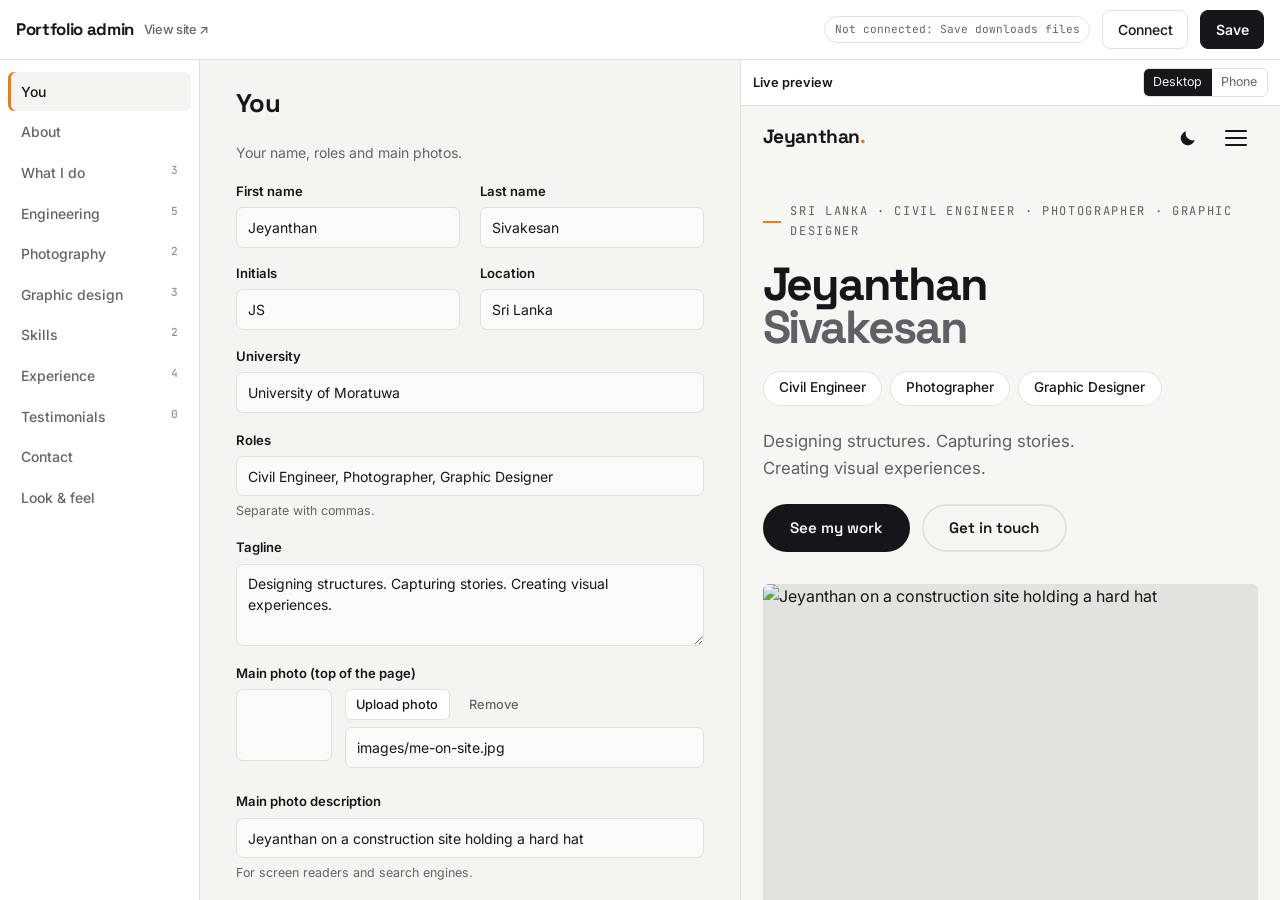
==== admin.html @ a5794c86 "Add files via upload" ====
<!DOCTYPE html>
<html lang="en">
<head>
<meta charset="UTF-8">
<meta name="viewport" content="width=device-width, initial-scale=1.0, viewport-fit=cover">
<meta name="robots" content="noindex, nofollow">
<title>Portfolio Admin</title>
<link rel="preconnect" href="https://fonts.googleapis.com">
<link rel="preconnect" href="https://fonts.gstatic.com" crossorigin>
<link href="https://fonts.googleapis.com/css2?family=Inter:wght@400;500;600&family=Space+Grotesk:wght@600;700&family=JetBrains+Mono:wght@400;500&display=swap" rel="stylesheet">
<style>
/* Layout: top bar · section list | form editor | live preview */
:root {
    --bg: #F4F4F1; --panel: #FFFFFF; --fg: #16171B; --muted: #63656B; --line: #E1E1DC;
    --field: #FAFAF8; --accent: #D9822B; --on-accent: #FFFFFF; --ok: #1F8A5B; --warn: #B4531F; --danger: #C2412D;
    --font-display: "Space Grotesk", "Segoe UI", system-ui, sans-serif;
    --font-body: "Inter", system-ui, -apple-system, "Segoe UI", sans-serif;
    --font-mono: "JetBrains Mono", ui-monospace, Consolas, monospace;
    color-scheme: light;
}
@media (prefers-color-scheme: dark) { :root:not([data-theme="light"]) {
    --bg: #101113; --panel: #18191C; --fg: #ECECE8; --muted: #9FA1A6; --line: #2A2C30; --field: #1F2024; --on-accent: #111214; --ok: #4CC08A; --warn: #E08A4F; --danger: #EA6B57; color-scheme: dark; } }
:root[data-theme="dark"] {
    --bg: #101113; --panel: #18191C; --fg: #ECECE8; --muted: #9FA1A6; --line: #2A2C30; --field: #1F2024; --on-accent: #111214; --ok: #4CC08A; --warn: #E08A4F; --danger: #EA6B57; color-scheme: dark; }

* { box-sizing: border-box; margin: 0; padding: 0; }
html, body { height: 100%; }
body { font: 14px/1.5 var(--font-body); background: var(--bg); color: var(--fg); display: flex; flex-direction: column; }
button, input, select, textarea { font: inherit; color: inherit; }
button { cursor: pointer; }
:focus-visible { outline: 2px solid var(--accent); outline-offset: 2px; }
[hidden] { display: none !important; }

/* Top bar */
.bar { display: flex; align-items: center; gap: 0.75rem; padding: calc(10px + env(safe-area-inset-top, 0px)) 16px 10px; background: var(--panel); border-bottom: 1px solid var(--line); flex-wrap: wrap; }
.brand { font-family: var(--font-display); font-weight: 700; font-size: 1.05rem; letter-spacing: -0.02em; margin-right: auto; display: flex; align-items: center; gap: 0.6rem; }
.brand a { color: var(--muted); font: 500 0.8rem var(--font-body); text-decoration: none; }
.brand a:hover { color: var(--accent); }
.chip { font-family: var(--font-mono); font-size: 0.7rem; padding: 0.25rem 0.6rem; border-radius: 999px; border: 1px solid var(--line); color: var(--muted); white-space: nowrap; }
.chip.on { color: var(--ok); border-color: currentColor; }
.btn { border: 1px solid var(--line); background: var(--panel); border-radius: 8px; padding: 0.5rem 0.9rem; font-weight: 500; white-space: nowrap; }
.btn:hover { border-color: var(--fg); }
.btn-primary { background: var(--fg); border-color: var(--fg); color: var(--bg); font-weight: 600; }
.btn-primary:hover { background: var(--accent); border-color: var(--accent); color: var(--on-accent); }
.btn-primary.dirty::after { content: " •"; color: var(--accent); }
.btn-primary.dirty:hover::after { color: inherit; }
.btn-sm { padding: 0.3rem 0.65rem; font-size: 0.8rem; border-radius: 6px; }
.btn-ghost { border-color: transparent; background: transparent; color: var(--muted); }
.btn-ghost:hover { color: var(--fg); border-color: var(--line); }
.btn-danger { color: var(--danger); }
.btn-danger.armed { background: var(--danger); color: #fff; border-color: var(--danger); }

/* App grid */
.app { flex: 1; min-height: 0; display: grid; grid-template-columns: 200px minmax(0, 1fr) minmax(0, 1fr); }
.side { border-right: 1px solid var(--line); overflow-y: auto; padding: 12px 8px; display: flex; flex-direction: column; gap: 2px; background: var(--panel); }
.side button { text-align: left; border: 0; background: none; padding: 0.55rem 0.8rem; border-radius: 6px; color: var(--muted); font-weight: 500; display: flex; justify-content: space-between; gap: 0.5rem; }
.side button:hover { color: var(--fg); background: var(--bg); }
.side button[aria-current="true"] { color: var(--fg); background: var(--bg); box-shadow: inset 3px 0 0 var(--accent); }
.side .count { font-family: var(--font-mono); font-size: 0.7rem; opacity: 0.7; }
.editor { overflow-y: auto; padding: 24px clamp(16px, 3vw, 36px) 80px; }
.editor-inner { max-width: 720px; display: flex; flex-direction: column; gap: 1.2rem; }
.editor h1 { font-family: var(--font-display); font-size: 1.6rem; letter-spacing: -0.02em; }
.help { color: var(--muted); max-width: 62ch; }

.preview { border-left: 1px solid var(--line); display: flex; flex-direction: column; min-height: 0; background: var(--bg); }
.pv-bar { display: flex; align-items: center; gap: 0.5rem; padding: 8px 12px; border-bottom: 1px solid var(--line); background: var(--panel); }
.pv-bar strong { font-size: 0.8rem; margin-right: auto; font-weight: 600; }
.seg { display: inline-flex; border: 1px solid var(--line); border-radius: 6px; overflow: hidden; }
.seg button { border: 0; background: none; padding: 0.25rem 0.6rem; font-size: 0.78rem; color: var(--muted); }
.seg button[aria-pressed="true"] { background: var(--fg); color: var(--bg); }
.pv-frame { flex: 1; min-height: 0; display: flex; justify-content: center; overflow: auto; padding: 0; }
.pv-frame iframe { width: 100%; height: 100%; border: 0; background: #fff; }
.pv-frame.mobile { padding: 16px; }
.pv-frame.mobile iframe { width: 390px; max-width: 100%; border: 1px solid var(--line); border-radius: 18px; }

/* Fields */
.field { display: flex; flex-direction: column; gap: 0.35rem; }
.field > label, .field > .label { font-weight: 600; font-size: 0.82rem; }
.field .hint { color: var(--muted); font-size: 0.78rem; }
.grid2 { display: grid; grid-template-columns: repeat(auto-fit, minmax(220px, 1fr)); gap: 1rem 1.2rem; }
input[type="text"], input[type="url"], input[type="email"], input[type="tel"], input[type="password"], select, textarea {
    width: 100%; background: var(--field); border: 1px solid var(--line); border-radius: 7px; padding: 0.55rem 0.7rem; min-width: 0;
}
textarea { resize: vertical; min-height: 4.5em; }
input:focus, select:focus, textarea:focus { outline: none; border-color: var(--accent); box-shadow: 0 0 0 3px color-mix(in srgb, var(--accent) 22%, transparent); }
input[type="color"] { width: 44px; height: 36px; border: 1px solid var(--line); border-radius: 7px; background: var(--field); padding: 2px; }
.row { display: flex; gap: 0.5rem; align-items: center; min-width: 0; }
.row > input[type="text"] { flex: 1; }

.img-field { display: grid; grid-template-columns: 96px minmax(0, 1fr); gap: 0.8rem; align-items: start; }
.thumb { width: 96px; height: 72px; border-radius: 7px; border: 1px solid var(--line); background: var(--field) center/cover no-repeat; display: grid; place-items: center; color: var(--muted); font-size: 0.7rem; overflow: hidden; }
.img-controls { display: flex; flex-direction: column; gap: 0.45rem; min-width: 0; }
.img-controls .row { flex-wrap: wrap; }
.badge-new { font-family: var(--font-mono); font-size: 0.68rem; color: var(--accent); }

.colors { display: flex; flex-wrap: wrap; gap: 0.5rem; align-items: center; }
.colors .c { display: flex; align-items: center; gap: 2px; border: 1px solid var(--line); border-radius: 8px; padding: 2px 2px 2px 2px; background: var(--field); }
.colors .c input[type="color"] { border: 0; width: 34px; height: 30px; }
.x { border: 0; background: none; color: var(--muted); width: 26px; height: 26px; border-radius: 5px; }
.x:hover { color: var(--danger); background: var(--bg); }

/* Lists */
.list { display: flex; flex-direction: column; gap: 0.6rem; }
.list-head { display: flex; align-items: center; justify-content: space-between; gap: 0.6rem; }
.list-head .label { font-weight: 600; font-size: 0.82rem; }
.item { border: 1px solid var(--line); border-radius: 9px; background: var(--panel); }
.item > summary { list-style: none; display: flex; align-items: center; gap: 0.6rem; padding: 0.65rem 0.75rem; cursor: pointer; }
.item > summary::-webkit-details-marker { display: none; }
.item > summary::before { content: "▸"; color: var(--muted); font-size: 0.8rem; transition: transform .2s; }
.item[open] > summary::before { transform: rotate(90deg); }
.item .title { font-weight: 600; flex: 1; min-width: 0; overflow: hidden; text-overflow: ellipsis; white-space: nowrap; }
.item .title.empty { color: var(--muted); font-weight: 400; font-style: italic; }
.item .mini { width: 34px; height: 26px; border-radius: 4px; background: var(--field) center/cover; border: 1px solid var(--line); flex-shrink: 0; }
.item .tools { display: flex; gap: 2px; flex-shrink: 0; }
.item .tools button { border: 0; background: none; width: 28px; height: 28px; border-radius: 5px; color: var(--muted); }
.item .tools button:hover { background: var(--bg); color: var(--fg); }
.item .tools button.armed { background: var(--danger); color: #fff; width: auto; padding: 0 0.5rem; font-size: 0.75rem; }
.item-body { padding: 0.4rem 0.9rem 1rem; display: flex; flex-direction: column; gap: 1rem; border-top: 1px solid var(--line); padding-top: 1rem; }
.nested { padding: 0.8rem; border: 1px dashed var(--line); border-radius: 8px; }
.empty-note { color: var(--muted); font-size: 0.85rem; padding: 0.7rem; border: 1px dashed var(--line); border-radius: 8px; text-align: center; }

/* Banner, toast, dialog */
.banner { display: flex; gap: 0.8rem; align-items: center; flex-wrap: wrap; padding: 0.7rem 1rem; background: color-mix(in srgb, var(--accent) 14%, var(--panel)); border-bottom: 1px solid var(--line); }
.banner p { flex: 1; min-width: 220px; }
.toast { position: fixed; left: 50%; bottom: calc(20px + env(safe-area-inset-bottom, 0px)); transform: translateX(-50%); background: var(--fg); color: var(--bg); padding: 0.7rem 1.1rem; border-radius: 9px; max-width: min(560px, calc(100vw - 32px)); box-shadow: 0 12px 30px rgba(0,0,0,0.25); z-index: 30; }
.toast.error { background: var(--danger); color: #fff; }
dialog { border: 1px solid var(--line); border-radius: 12px; background: var(--panel); color: var(--fg); padding: 0; width: min(560px, calc(100vw - 32px)); margin: auto; }
dialog::backdrop { background: rgba(0,0,0,0.45); }
.dlg { padding: 1.4rem; display: flex; flex-direction: column; gap: 1rem; }
.dlg h2 { font-family: var(--font-display); font-size: 1.25rem; }
.dlg ol { padding-left: 1.2rem; color: var(--muted); display: flex; flex-direction: column; gap: 0.3rem; }
.dlg ol a { color: var(--accent); }
.dlg .actions { display: flex; gap: 0.5rem; justify-content: flex-end; flex-wrap: wrap; }
.dlg .check { display: flex; gap: 0.5rem; align-items: center; color: var(--muted); }
.dlg .err { color: var(--danger); font-size: 0.85rem; }

.only-narrow { display: none; }
@media (max-width: 1150px) {
    .app { grid-template-columns: 180px minmax(0, 1fr); }
    .preview { position: fixed; inset: 0; z-index: 20; border-left: 0; }
    .preview:not(.open) { display: none; }
    .only-narrow { display: inline-flex; }
}
@media (max-width: 700px) {
    .app { grid-template-columns: 1fr; grid-template-rows: auto minmax(0, 1fr); }
    .side { flex-direction: row; overflow-x: auto; border-right: 0; border-bottom: 1px solid var(--line); padding: 6px; }
    .side button { white-space: nowrap; }
    .side .count { display: none; }
    .side button[aria-current="true"] { box-shadow: inset 0 -2px 0 var(--accent); }
    .img-field { grid-template-columns: 1fr; }
}
@media (prefers-reduced-motion: reduce) { * { transition: none !important; } }
</style>
</head>
<body>
<header class="bar">
    <div class="brand">Portfolio admin <a href="index.html" target="_blank" rel="noopener">View site ↗</a></div>
    <span class="chip" id="modeChip">Local</span>
    <button class="btn" id="connectBtn" type="button">Connect</button>
    <button class="btn only-narrow" id="previewBtn" type="button">Preview</button>
    <button class="btn btn-primary" id="saveBtn" type="button">Save</button>
</header>
<div class="banner" id="draftBanner" hidden>
    <p>You have unsaved changes from your last visit.</p>
    <button class="btn btn-sm" id="keepDraft" type="button">Keep editing them</button>
    <button class="btn btn-sm btn-ghost" id="dropDraft" type="button">Discard them</button>
</div>
<div class="banner" id="loadError" hidden><p>Couldn't load content.js. Make sure admin.html sits in the same folder as content.js.</p></div>

<div class="app">
    <nav class="side" id="side" aria-label="Sections"></nav>
    <main class="editor" id="editor"><div class="editor-inner" id="editorInner"></div></main>
    <aside class="preview" id="preview" aria-label="Live preview">
        <div class="pv-bar">
            <strong>Live preview</strong>
            <div class="seg" role="group" aria-label="Preview size">
                <button type="button" data-size="desktop" aria-pressed="true">Desktop</button>
                <button type="button" data-size="mobile" aria-pressed="false">Phone</button>
            </div>
            <button class="btn btn-sm only-narrow" id="closePreview" type="button">Close</button>
        </div>
        <div class="pv-frame" id="pvFrame"><iframe id="pv" title="Site preview"></iframe></div>
    </aside>
</div>

<!-- Connect dialog -->
<dialog id="connectDlg">
    <form class="dlg" method="dialog" id="connectForm">
        <h2>Where should Save go?</h2>
        <p class="help"><b>Option 1: Publish to GitHub Pages.</b> Save puts your changes straight onto your live site.</p>
        <ol>
            <li>Upload your site folder to a GitHub repository and turn on <b>Settings → Pages</b>.</li>
            <li>Create a token: <a href="https://github.com/settings/personal-access-tokens/new" target="_blank" rel="noopener">GitHub → Fine-grained token</a>. Under <i>Repository access</i> pick only your site repo. Under <i>Permissions → Contents</i> choose <b>Read and write</b>.</li>
            <li>Fill in the boxes below.</li>
        </ol>
        <div class="grid2">
            <div class="field"><label for="gh-owner">GitHub username</label><input id="gh-owner" type="text" autocomplete="off" placeholder="jeyanthan"></div>
            <div class="field"><label for="gh-repo">Repository name</label><input id="gh-repo" type="text" autocomplete="off" placeholder="portfolio"></div>
            <div class="field"><label for="gh-branch">Branch</label><input id="gh-branch" type="text" autocomplete="off" value="main"></div>
            <div class="field"><label for="gh-folder">Folder in repo</label><input id="gh-folder" type="text" autocomplete="off" placeholder="leave empty if files are at the top"></div>
        </div>
        <div class="field"><label for="gh-token">Access token</label><input id="gh-token" type="password" autocomplete="off" placeholder="github_pat_…"><span class="hint">Kept only in this browser. Nobody visiting your site can see it.</span></div>
        <label class="check"><input type="checkbox" id="gh-remember" checked> Remember on this device</label>
        <p class="err" id="ghErr" role="alert"></p>
        <div class="actions">
            <button class="btn btn-ghost" type="button" id="ghDisconnect">Disconnect</button>
            <button class="btn" type="button" id="ghCancel">Cancel</button>
            <button class="btn btn-primary" type="submit" id="ghConnect">Connect GitHub</button>
        </div>
        <hr style="border:0;border-top:1px solid var(--line)">
        <p class="help"><b>Option 2: Save into a folder on this computer</b> (Chrome or Edge). Choose your site folder and Save writes the files there.</p>
        <div class="actions"><button class="btn" type="button" id="pickFolder">Choose site folder</button></div>
        <p class="help"><b>Otherwise</b>, Save downloads a new <code>content.js</code> (and any new photos) for you to copy into the site folder.</p>
    </form>
</dialog>

<div class="toast" id="toast" role="status" aria-live="polite" hidden></div>

<script src="content.js" onerror="window.__contentFailed = true"></script>
<script>
(function () {
'use strict';

/* ======================= SCHEMA: what can be edited ======================= */
var T = function (key, label, extra) { return Object.assign({ key: key, label: label, type: 'text' }, extra || {}); };
var TA = function (key, label, extra) { return T(key, label, Object.assign({ type: 'textarea' }, extra || {})); };
var STAT = { type: 'list', itemTitle: function (s) { return (s.number || '') + ' ' + (s.label || ''); }, newItem: function () { return { number: '', label: '' }; },
    fields: [T('number', 'Number', { placeholder: '50+' }), T('label', 'Label', { placeholder: 'Projects' })], half: true };

function projectFields(kind) {
    var f = [
        T('title', 'Title', { required: true }),
        T('slug', 'Link name', { hint: 'Used in the project link: yoursite.com/#work-link-name. Fills in from the title.' }),
        T('discipline', kind === 'design' ? 'Category' : 'Discipline', { half: true }),
        T('year', 'Year', { half: true }),
        T('client', 'Client', { half: true }),
        { key: 'image', label: 'Cover image', type: 'image', hint: kind === 'design' ? 'Leave empty for a plain cover.' : 'Leave empty for a drawing-sheet cover.' },
        TA('summary', 'Short summary', { hint: 'Shown on the card.' }),
        { key: 'tags', label: 'Tags', type: 'tags' },
        TA('overview', 'Overview', { rows: 4 }),
        TA('role', 'My role'),
        TA('challenge', 'The challenge'),
        TA('process', 'Process'),
        { key: 'tools', label: 'Tools', type: 'tags' }
    ];
    if (kind === 'design') f.push({ key: 'palette', label: 'Colour palette', type: 'colors' });
    f.push(TA('deliverables', 'Deliverables'), TA('results', 'Results'),
        Object.assign({ key: 'stats', label: 'Numbers' }, STAT),
        { key: 'gallery', label: 'Gallery images', type: 'gallery' });
    return f;
}
function newProject() { return { slug: '', title: '', discipline: '', year: String(new Date().getFullYear()), client: '', image: '', summary: '', tags: [], overview: '', role: '', challenge: '', process: '', tools: [], deliverables: '', results: '', stats: [], gallery: [] }; }

var SECTIONS = [
    { key: 'profile', label: 'You', anchor: 'home', help: 'Your name, roles and main photos.', kind: 'object', fields: [
        T('firstName', 'First name', { half: true }), T('lastName', 'Last name', { half: true }),
        T('initials', 'Initials', { half: true }), T('location', 'Location', { half: true }),
        T('university', 'University'),
        { key: 'roles', label: 'Roles', type: 'tags', hint: 'Separate with commas.' },
        TA('tagline', 'Tagline'),
        { key: 'heroImage', label: 'Main photo (top of the page)', type: 'image' },
        T('heroImageAlt', 'Main photo description', { hint: 'For screen readers and search engines.' }),
        { key: 'portrait', label: 'About photo', type: 'image' },
        T('portraitAlt', 'About photo description'),
        T('cvUrl', 'CV link', { type: 'url', hint: 'A link to your CV PDF, e.g. files/Jeyanthan-CV.pdf or a Google Drive link. Leave empty to hide the button.' })
    ] },
    { key: 'about', label: 'About', anchor: 'about', kind: 'object', fields: [
        T('heading', 'Heading'),
        { key: 'paragraphs', label: 'Paragraphs', type: 'strings' },
        Object.assign({ key: 'stats', label: 'Numbers' }, STAT)
    ] },
    { key: 'services', label: 'What I do', anchor: 'services', kind: 'list', itemTitle: function (s) { return s.title; },
        newItem: function () { return { title: '', text: '', tags: [], link: '#' }; },
        fields: [T('title', 'Title'), TA('text', 'Description'), { key: 'tags', label: 'Tags', type: 'tags' },
            { key: 'link', label: 'Button goes to', type: 'select', options: [['#engineering', 'Engineering section'], ['#photography', 'Photography section'], ['#design', 'Design section'], ['#contact', 'Contact section']] }] },
    { key: 'engineering', label: 'Engineering', anchor: 'engineering', kind: 'list', help: 'Each project gets its own page when clicked.', itemTitle: function (p) { return p.title; }, itemImage: function (p) { return p.image; }, newItem: newProject, fields: projectFields('engineering') },
    { key: 'photography', label: 'Photography', anchor: 'photography', kind: 'list', help: 'Upload a photo, give it a title, done. Photos open full screen when clicked.', itemTitle: function (p) { return p.title; }, itemImage: function (p) { return p.image; },
        newItem: function () { return { image: '', title: '', category: '', year: String(new Date().getFullYear()), alt: '' }; },
        fields: [{ key: 'image', label: 'Photo', type: 'image' }, T('title', 'Title'), T('category', 'Category', { half: true }), T('year', 'Year', { half: true }), T('alt', 'Description', { hint: 'What the photo shows, for screen readers.' })] },
    { key: 'design', label: 'Graphic design', anchor: 'design', kind: 'list', itemTitle: function (p) { return p.title; }, itemImage: function (p) { return p.image; }, newItem: newProject, fields: projectFields('design') },
    { key: 'skills', label: 'Skills', anchor: 'skills', kind: 'groups', help: 'Groups of skills. Separate skills with commas.' },
    { key: 'experience', label: 'Experience', anchor: 'experience', kind: 'list', help: 'Put the newest first. Use the arrows to change the order.', itemTitle: function (e) { return e.title; },
        newItem: function () { return { years: '', title: '', text: '' }; },
        fields: [T('years', 'Years', { placeholder: '2024 – Present' }), T('title', 'Title'), TA('text', 'Description')] },
    { key: 'testimonials', label: 'Testimonials', anchor: 'testimonials', kind: 'list', help: 'Only add real quotes from real people. The section stays hidden while this is empty.', itemTitle: function (q) { return q.author; },
        newItem: function () { return { quote: '', author: '', year: '' }; },
        fields: [TA('quote', 'Quote'), T('author', 'Name and role', { half: true }), T('year', 'Year', { half: true })] },
    { key: 'contact', label: 'Contact', anchor: 'contact', kind: 'object', help: 'Anything left empty is hidden on the site.', fields: [
        T('email', 'Email', { type: 'email', half: true }), T('phone', 'Phone', { type: 'tel', half: true }),
        T('whatsapp', 'WhatsApp number', { hint: 'With country code, e.g. 94771234567', half: true }),
        T('instagram', 'Instagram link', { type: 'url', half: true }), T('linkedin', 'LinkedIn link', { type: 'url', half: true }),
        T('behance', 'Behance link', { type: 'url', half: true }), T('github', 'GitHub link', { type: 'url', half: true }),
        T('formEndpoint', 'Form delivery link (optional)', { type: 'url', hint: 'Paste a Formspree form link to receive contact-form messages in your inbox.' })
    ] },
    { key: 'theme', label: 'Look & feel', anchor: 'home', kind: 'object', fields: [
        { key: 'accent', label: 'Accent colour', type: 'color', hint: 'Used for buttons, links and markers.' },
        { key: 'defaultMode', label: 'Light or dark', type: 'select', options: [['system', "Follow the visitor's device"], ['light', 'Always light'], ['dark', 'Always dark']] }
    ] }
];

/* ======================= STATE ======================= */
var DRAFT_KEY = 'site-admin-draft', GH_KEY = 'site-admin-github';
var clone = function (o) { return JSON.parse(JSON.stringify(o)); };
var site = window.SITE ? clone(window.SITE) : null;
var savedJSON = site ? JSON.stringify(site) : '';
var newImages = {};           // "images/x.jpg" -> data URL, waiting to be saved
var previewImages = {};       // already downloaded; kept so the preview can still show them
var gh = null, dirHandle = null, current = 'profile';
var $ = function (s) { return document.querySelector(s); };
var uid = (function () { var n = 0; return function () { return 'f' + (++n); }; })();
var store = {
    get: function (k) { try { return JSON.parse(localStorage.getItem(k) || 'null'); } catch (e) { return null; } },
    set: function (k, v) { try { localStorage.setItem(k, JSON.stringify(v)); return true; } catch (e) { return false; } },
    del: function (k) { try { localStorage.removeItem(k); } catch (e) {} }
};
var slugify = function (s) { return String(s || '').toLowerCase().normalize('NFKD').replace(/[̀-ͯ]/g, '').replace(/[^a-z0-9]+/g, '-').replace(/^-+|-+$/g, '').slice(0, 60); };

if (!site) { $('#loadError').hidden = false; site = {}; }
SECTIONS.forEach(function (s) { if (site[s.key] == null) site[s.key] = s.kind === 'list' ? [] : {}; });

/* ======================= TOAST ======================= */
var toastTimer;
function toast(msg, isError, ms) {
    var t = $('#toast'); t.textContent = msg; t.classList.toggle('error', !!isError); t.hidden = false;
    clearTimeout(toastTimer); toastTimer = setTimeout(function () { t.hidden = true; }, ms || 4500);
}

/* ======================= CHANGE TRACKING ======================= */
function isDirty() { return JSON.stringify(site) !== savedJSON || Object.keys(newImages).length > 0; }
function writeDraft() {
    var all = Object.assign({}, previewImages, newImages);
    var d = { site: site, images: all, pending: Object.keys(newImages), base: savedJSON };
    if (!store.set(DRAFT_KEY, d)) { d.images = {}; store.set(DRAFT_KEY, d); }
}
var previewTimer;
function changed() {
    $('#saveBtn').classList.toggle('dirty', isDirty());
    writeDraft();
    updateCounts();
    clearTimeout(previewTimer); previewTimer = setTimeout(refreshPreview, 500);
}
window.addEventListener('beforeunload', function (e) { if (isDirty()) { e.preventDefault(); e.returnValue = ''; } });

/* ======================= SIDEBAR ======================= */
function renderSide() {
    var side = $('#side'); side.innerHTML = '';
    SECTIONS.forEach(function (s) {
        var b = document.createElement('button'); b.type = 'button'; b.dataset.key = s.key;
        b.innerHTML = '<span>' + s.label + '</span><span class="count"></span>';
        b.setAttribute('aria-current', s.key === current ? 'true' : 'false');
        b.addEventListener('click', function () { current = s.key; renderSide(); renderEditor(); refreshPreview(true); $('#editor').scrollTop = 0; });
        side.appendChild(b);
    });
    updateCounts();
}
function updateCounts() {
    SECTIONS.forEach(function (s) {
        var c = document.querySelector('#side [data-key="' + s.key + '"] .count'); if (!c) return;
        c.textContent = s.kind === 'list' ? (site[s.key] || []).length : s.kind === 'groups' ? Object.keys(site[s.key] || {}).length : '';
    });
}

/* ======================= FIELD BUILDERS ======================= */
function el(tag, attrs, html) {
    var e = document.createElement(tag);
    if (attrs) Object.keys(attrs).forEach(function (k) { if (attrs[k] != null) e.setAttribute(k, attrs[k]); });
    if (html != null) e.innerHTML = html;
    return e;
}
function esc(s) { return String(s == null ? '' : s).replace(/[&<>"]/g, function (c) { return { '&': '&amp;', '<': '&lt;', '>': '&gt;', '"': '&quot;' }[c]; }); }
function imgURL(p) { return newImages[p] || previewImages[p] || p; }

function wrapField(f, control, id) {
    var w = el('div', { class: 'field' });
    w.appendChild(el(id ? 'label' : 'span', id ? { for: id } : { class: 'label' }, esc(f.label)));
    w.appendChild(control);
    if (f.hint) w.appendChild(el('span', { class: 'hint' }, esc(f.hint)));
    return w;
}

function renderFields(container, obj, fields, onLocal) {
    var halves = null;
    fields.forEach(function (f) {
        var node = buildField(obj, f, onLocal);
        if (f.half) {
            if (!halves) { halves = el('div', { class: 'grid2' }); container.appendChild(halves); }
            halves.appendChild(node);
        } else { halves = null; container.appendChild(node); }
    });
}

function buildField(obj, f, onLocal) {
    var id = uid(), done = function () { if (onLocal) onLocal(f.key); changed(); };
    switch (f.type) {
    case 'textarea': {
        var ta = el('textarea', { id: id, rows: f.rows || 3, placeholder: f.placeholder }); ta.value = obj[f.key] || '';
        ta.dataset.key = f.key;
        ta.addEventListener('input', function () { obj[f.key] = ta.value; done(); });
        return wrapField(f, ta, id);
    }
    case 'select': {
        var sel = el('select', { id: id });
        f.options.forEach(function (o) { var op = el('option', { value: o[0] }, esc(o[1])); sel.appendChild(op); });
        sel.value = obj[f.key] || f.options[0][0];
        sel.addEventListener('change', function () { obj[f.key] = sel.value; done(); });
        return wrapField(f, sel, id);
    }
    case 'color': {
        var row = el('div', { class: 'row' });
        var c = el('input', { type: 'color', id: id }); var tx = el('input', { type: 'text', 'aria-label': f.label + ' hex code' });
        c.value = tx.value = obj[f.key] || '#D9822B';
        c.addEventListener('input', function () { tx.value = c.value; obj[f.key] = c.value; done(); });
        tx.addEventListener('input', function () { if (/^#[0-9a-f]{6}$/i.test(tx.value)) { c.value = tx.value; obj[f.key] = tx.value; done(); } });
        row.appendChild(c); row.appendChild(tx);
        return wrapField(f, row, id);
    }
    case 'tags': {
        var inp = el('input', { type: 'text', id: id, placeholder: 'One, Two, Three' });
        inp.value = (obj[f.key] || []).join(', ');
        inp.addEventListener('input', function () { obj[f.key] = inp.value.split(',').map(function (s) { return s.trim(); }).filter(Boolean); done(); });
        return wrapField(f, inp, id);
    }
    case 'image': return imageField(f, obj, f.key, done);
    case 'colors': return colorsField(f, obj, done);
    case 'strings': return stringsField(f, obj, done);
    case 'gallery': return galleryField(f, obj, done);
    case 'list': {
        if (!Array.isArray(obj[f.key])) obj[f.key] = [];
        var box = el('div', { class: 'nested' });
        renderList(box, obj[f.key], f);
        return box;
    }
    default: {
        var i = el('input', { type: f.type === 'url' || f.type === 'email' || f.type === 'tel' ? f.type : 'text', id: id, placeholder: f.placeholder });
        i.value = obj[f.key] || ''; i.dataset.key = f.key;
        i.addEventListener('input', function () { obj[f.key] = i.value; done(); });
        return wrapField(f, i, id);
    }
    }
}

/* Image picker: resizes the photo in the browser, keeps it until Save */
function imageField(f, obj, key, done) {
    var box = el('div', { class: 'img-field' });
    var thumb = el('div', { class: 'thumb' });
    var ctr = el('div', { class: 'img-controls' });
    var path = el('input', { type: 'text', 'aria-label': (f.label || 'Image') + ' file path', placeholder: 'images/photo.jpg' });
    var file = el('input', { type: 'file', accept: 'image/jpeg,image/png,image/webp', hidden: '' });
    var up = el('button', { type: 'button', class: 'btn btn-sm' }, 'Upload photo');
    var clr = el('button', { type: 'button', class: 'btn btn-sm btn-ghost' }, 'Remove');
    var note = el('span', { class: 'badge-new' });
    function paint() {
        var p = obj[key] || '';
        path.value = p;
        thumb.style.backgroundImage = p ? 'url("' + imgURL(p).replace(/"/g, '%22') + '")' : 'none';
        thumb.textContent = p ? '' : 'No image';
        note.textContent = newImages[p] ? 'New, saved when you press Save' : '';
    }
    path.addEventListener('input', function () { obj[key] = path.value.trim(); paint(); done(); });
    up.addEventListener('click', function () { file.click(); });
    clr.addEventListener('click', function () { obj[key] = ''; paint(); done(); });
    file.addEventListener('change', function () {
        var fl = file.files && file.files[0]; if (!fl) return;
        up.disabled = true; up.textContent = 'Processing…';
        resizeImage(fl).then(function (dataURL) {
            var name = 'images/' + (slugify(fl.name.replace(/\.[^.]+$/, '')) || 'photo') + '-' + Date.now().toString(36).slice(-4) + '.jpg';
            newImages[name] = dataURL; obj[key] = name; paint(); done();
        }).catch(function () {
            toast("That photo couldn't be read. Use a JPG or PNG. On iPhone, export the photo as JPG first.", true, 7000);
        }).then(function () { up.disabled = false; up.textContent = 'Upload photo'; file.value = ''; });
    });
    var row = el('div', { class: 'row' }); row.appendChild(up); row.appendChild(clr); row.appendChild(file);
    ctr.appendChild(row); ctr.appendChild(path); ctr.appendChild(note);
    box.appendChild(thumb); box.appendChild(ctr); paint();
    var w = el('div', { class: 'field' });
    if (f.label) w.appendChild(el('span', { class: 'label' }, esc(f.label)));
    w.appendChild(box);
    if (f.hint) w.appendChild(el('span', { class: 'hint' }, esc(f.hint)));
    return w;
}
function resizeImage(file, max) {
    max = max || 1600;
    return new Promise(function (resolve, reject) {
        var url = URL.createObjectURL(file), img = new Image();
        img.onload = function () {
            var s = Math.min(1, max / Math.max(img.naturalWidth, img.naturalHeight));
            var c = document.createElement('canvas'); c.width = Math.round(img.naturalWidth * s); c.height = Math.round(img.naturalHeight * s);
            var g = c.getContext('2d'); g.fillStyle = '#fff'; g.fillRect(0, 0, c.width, c.height); g.drawImage(img, 0, 0, c.width, c.height);
            URL.revokeObjectURL(url); resolve(c.toDataURL('image/jpeg', 0.82));
        };
        img.onerror = function () { URL.revokeObjectURL(url); reject(); };
        img.src = url;
    });
}

function colorsField(f, obj, done) {
    if (!Array.isArray(obj[f.key])) obj[f.key] = [];
    var arr = obj[f.key], wrap = el('div', { class: 'colors' });
    function paint() {
        wrap.innerHTML = '';
        arr.forEach(function (hex, i) {
            var c = el('span', { class: 'c' });
            var inp = el('input', { type: 'color', 'aria-label': 'Colour ' + (i + 1) }); inp.value = /^#[0-9a-f]{6}$/i.test(hex) ? hex : '#000000';
            inp.addEventListener('input', function () { arr[i] = inp.value.toUpperCase(); done(); });
            var x = el('button', { type: 'button', class: 'x', 'aria-label': 'Remove colour ' + (i + 1) }, '✕');
            x.addEventListener('click', function () { arr.splice(i, 1); paint(); done(); });
            c.appendChild(inp); c.appendChild(x); wrap.appendChild(c);
        });
        var add = el('button', { type: 'button', class: 'btn btn-sm' }, '+ Colour');
        add.addEventListener('click', function () { arr.push('#D9822B'); paint(); done(); });
        wrap.appendChild(add);
    }
    paint();
    return wrapField(f, wrap);
}

function stringsField(f, obj, done) {
    if (!Array.isArray(obj[f.key])) obj[f.key] = [];
    var arr = obj[f.key], wrap = el('div', { class: 'list' });
    function paint() {
        wrap.innerHTML = '';
        arr.forEach(function (s, i) {
            var row = el('div', { class: 'row' }); row.style.alignItems = 'start';
            var ta = el('textarea', { rows: 3, 'aria-label': f.label + ' ' + (i + 1) }); ta.value = s;
            ta.addEventListener('input', function () { arr[i] = ta.value; done(); });
            var x = el('button', { type: 'button', class: 'x', 'aria-label': 'Remove ' + (i + 1) }, '✕');
            x.addEventListener('click', function () { arr.splice(i, 1); paint(); done(); });
            row.appendChild(ta); row.appendChild(x); wrap.appendChild(row);
        });
        var add = el('button', { type: 'button', class: 'btn btn-sm' }, '+ Paragraph'); add.style.alignSelf = 'start';
        add.addEventListener('click', function () { arr.push(''); paint(); done(); wrap.querySelectorAll('textarea')[arr.length - 1].focus(); });
        wrap.appendChild(add);
    }
    paint();
    return wrapField(f, wrap);
}

function galleryField(f, obj, done) {
    if (!Array.isArray(obj[f.key])) obj[f.key] = [];
    var arr = obj[f.key], wrap = el('div', { class: 'list' });
    function paint() {
        wrap.innerHTML = '';
        arr.forEach(function (p, i) {
            var holder = { v: p };
            var row = el('div', { class: 'row' }); row.style.alignItems = 'start';
            var fld = imageField({ label: '' }, holder, 'v', function () { arr[i] = holder.v; done(); });
            fld.style.flex = '1';
            var x = el('button', { type: 'button', class: 'x', 'aria-label': 'Remove image ' + (i + 1) }, '✕');
            x.addEventListener('click', function () { arr.splice(i, 1); paint(); done(); });
            row.appendChild(fld); row.appendChild(x); wrap.appendChild(row);
        });
        var add = el('button', { type: 'button', class: 'btn btn-sm' }, '+ Image'); add.style.alignSelf = 'start';
        add.addEventListener('click', function () { arr.push(''); paint(); done(); });
        wrap.appendChild(add);
    }
    paint();
    return wrapField(f, wrap);
}

/* Repeating items (projects, photos, timeline…) */
function renderList(container, arr, cfg, openIndex) {
    container.innerHTML = '';
    var head = el('div', { class: 'list-head' });
    head.appendChild(el('span', { class: 'label' }, esc(cfg.label || '') + ' <span class="count" style="color:var(--muted);font-weight:400">(' + arr.length + ')</span>'));
    var add = el('button', { type: 'button', class: 'btn btn-sm' }, '+ Add');
    add.addEventListener('click', function () {
        arr.push(cfg.newItem ? cfg.newItem() : {}); changed(); renderList(container, arr, cfg, arr.length - 1);
        var last = container.querySelectorAll(':scope > .list > .item'); last = last[last.length - 1];
        if (last) { last.scrollIntoView({ block: 'nearest', behavior: 'smooth' }); var fi = last.querySelector('input,textarea'); if (fi) fi.focus({ preventScroll: true }); }
    });
    head.appendChild(add); container.appendChild(head);
    var list = el('div', { class: 'list' }); container.appendChild(list);
    if (!arr.length) list.appendChild(el('div', { class: 'empty-note' }, 'Nothing here yet. Press + Add.'));
    arr.forEach(function (item, i) {
        var d = el('details', { class: 'item' }); if (i === openIndex) d.open = true;
        var sum = el('summary');
        var mini = cfg.itemImage ? el('span', { class: 'mini' }) : null;
        var title = el('span', { class: 'title' });
        function paintSummary() {
            var t = cfg.itemTitle ? (cfg.itemTitle(item) || '').trim() : '';
            title.textContent = t || 'Untitled'; title.classList.toggle('empty', !t);
            if (mini) { var im = cfg.itemImage(item); mini.style.backgroundImage = im ? 'url("' + imgURL(im).replace(/"/g, '%22') + '")' : 'none'; }
        }
        var tools = el('span', { class: 'tools' });
        var upB = el('button', { type: 'button', 'aria-label': 'Move up', title: 'Move up' }, '↑');
        var dnB = el('button', { type: 'button', 'aria-label': 'Move down', title: 'Move down' }, '↓');
        var delB = el('button', { type: 'button', 'aria-label': 'Delete', title: 'Delete' }, '🗑');
        upB.disabled = i === 0; dnB.disabled = i === arr.length - 1;
        function move(e, to) { e.preventDefault(); var x = arr.splice(i, 1)[0]; arr.splice(to, 0, x); changed(); renderList(container, arr, cfg, to); }
        upB.addEventListener('click', function (e) { move(e, i - 1); });
        dnB.addEventListener('click', function (e) { move(e, i + 1); });
        var armT;
        delB.addEventListener('click', function (e) {
            e.preventDefault();
            if (!delB.classList.contains('armed')) {
                delB.classList.add('armed'); delB.textContent = 'Delete?';
                armT = setTimeout(function () { delB.classList.remove('armed'); delB.textContent = '🗑'; }, 3000); return;
            }
            clearTimeout(armT); arr.splice(i, 1); changed(); renderList(container, arr, cfg);
        });
        tools.appendChild(upB); tools.appendChild(dnB); tools.appendChild(delB);
        if (mini) sum.appendChild(mini);
        sum.appendChild(title); sum.appendChild(tools); d.appendChild(sum);
        var body = el('div', { class: 'item-body' });
        var builtOnce = false;
        function build() {
            if (builtOnce) return; builtOnce = true;
            renderFields(body, item, cfg.fields, function (key) {
                if (key === 'title' && 'slug' in item) {
                    var auto = slugify(item.title);
                    if (!item._slugTouched) { item.slug = auto; var s = body.querySelector('[data-key="slug"]'); if (s) s.value = auto; }
                }
                if (key === 'slug') { item._slugTouched = true; }
                paintSummary();
            });
        }
        d.addEventListener('toggle', function () { if (d.open) build(); });
        if (d.open) build();
        d.appendChild(body); paintSummary(); list.appendChild(d);
    });
}

/* Skills: named groups of tags */
function renderGroups(container) {
    var obj = site.skills; container.innerHTML = '';
    var names = Object.keys(obj);
    names.forEach(function (name, gi) {
        var card = el('div', { class: 'item' }); var body = el('div', { class: 'item-body' }); body.style.borderTop = '0';
        var g = { name: name, items: obj[name] };
        var nameId = uid(), tagId = uid();
        var nIn = el('input', { type: 'text', id: nameId }); nIn.value = name;
        var tIn = el('input', { type: 'text', id: tagId }); tIn.value = (obj[name] || []).join(', ');
        function rebuild() {
            var out = {}; Object.keys(site.skills).forEach(function (k, ki) { if (ki === gi) out[g.name || 'Untitled'] = g.items; else out[k] = site.skills[k]; });
            site.skills = out; obj = out; names = Object.keys(out);
        }
        nIn.addEventListener('change', function () { g.name = nIn.value.trim() || 'Untitled'; rebuild(); changed(); renderGroups(container); });
        tIn.addEventListener('input', function () { g.items = tIn.value.split(',').map(function (s) { return s.trim(); }).filter(Boolean); site.skills[g.name] = g.items; changed(); });
        var del = el('button', { type: 'button', class: 'btn btn-sm btn-ghost btn-danger' }, 'Delete group');
        del.addEventListener('click', function () {
            if (!del.classList.contains('armed')) { del.classList.add('armed'); del.textContent = 'Click again to delete'; setTimeout(function () { del.classList.remove('armed'); del.textContent = 'Delete group'; }, 3000); return; }
            delete site.skills[name]; changed(); renderGroups(container);
        });
        body.appendChild(wrapField({ label: 'Group name' }, nIn, nameId));
        body.appendChild(wrapField({ label: 'Skills', hint: 'Separate with commas.' }, tIn, tagId));
        del.style.alignSelf = 'start'; body.appendChild(del);
        card.appendChild(body); container.appendChild(card);
    });
    var add = el('button', { type: 'button', class: 'btn btn-sm' }, '+ Add group'); add.style.alignSelf = 'start';
    add.addEventListener('click', function () { var n = 'New group', k = 2; while (site.skills[n]) n = 'New group ' + (k++); site.skills[n] = []; changed(); renderGroups(container); });
    container.appendChild(add);
}

/* ======================= EDITOR ======================= */
function renderEditor() {
    var s = SECTIONS.find(function (x) { return x.key === current; });
    var root = $('#editorInner'); root.innerHTML = '';
    root.appendChild(el('h1', null, esc(s.label)));
    if (s.help) root.appendChild(el('p', { class: 'help' }, esc(s.help)));
    var box = el('div', { class: 'list' }); box.style.gap = '1.1rem'; root.appendChild(box);
    if (s.kind === 'object') renderFields(box, site[s.key], s.fields);
    else if (s.kind === 'list') renderList(box, site[s.key], Object.assign({ label: '' }, s), site[s.key].length === 1 ? 0 : undefined);
    else if (s.kind === 'groups') renderGroups(box);
}

/* ======================= PREVIEW ======================= */
var pv = $('#pv');
function refreshPreview(jump) {
    var s = SECTIONS.find(function (x) { return x.key === current; });
    var y = 0;
    if (!jump) { try { y = pv.contentWindow.scrollY || 0; } catch (e) {} }
    pv.onload = function () { if (y) { try { pv.contentWindow.scrollTo(0, y); } catch (e) {} } };
    pv.src = 'index.html?preview&v=' + Date.now() + (jump || !y ? '#' + s.anchor : '');
}
document.querySelectorAll('.seg button').forEach(function (b) {
    b.addEventListener('click', function () {
        document.querySelectorAll('.seg button').forEach(function (x) { x.setAttribute('aria-pressed', x === b ? 'true' : 'false'); });
        $('#pvFrame').classList.toggle('mobile', b.dataset.size === 'mobile');
    });
});
$('#previewBtn').addEventListener('click', function () { $('#preview').classList.add('open'); refreshPreview(true); });
$('#closePreview').addEventListener('click', function () { $('#preview').classList.remove('open'); });

/* ======================= SERIALISE content.js ======================= */
function cleanForSave(o) {
    return JSON.parse(JSON.stringify(o, function (k, v) { return k.charAt(0) === '_' ? undefined : v; }));
}
function buildContentJs() {
    return '/* =====================================================================\n' +
        '   CONTENT.JS: all the text, photos and links on the website.\n' +
        '   Easiest way to edit: open admin.html. You can also edit this file by\n' +
        '   hand; keep the quotes and commas in place.\n' +
        '   ===================================================================== */\n\n' +
        'window.SITE = ' + JSON.stringify(cleanForSave(site), null, 2) + ';\n';
}
function parseContentJs(src) { var w = {}; new Function('window', src)(w); return w.SITE; }

/* ======================= SAVE: GitHub ======================= */
function b64FromText(t) { var bytes = new TextEncoder().encode(t), s = ''; for (var i = 0; i < bytes.length; i += 0x8000) s += String.fromCharCode.apply(null, bytes.subarray(i, i + 0x8000)); return btoa(s); }
function textFromB64(b) { var bin = atob(b.replace(/\s/g, '')); var arr = new Uint8Array(bin.length); for (var i = 0; i < bin.length; i++) arr[i] = bin.charCodeAt(i); return new TextDecoder().decode(arr); }
function ghPath(p) { var f = (gh.folder || '').replace(/^\/+|\/+$/g, ''); return (f ? f + '/' : '') + p; }
function ghApi(path, opts) {
    opts = opts || {};
    var url = 'https://api.github.com/repos/' + encodeURIComponent(gh.owner) + '/' + encodeURIComponent(gh.repo) + '/contents/' + ghPath(path).split('/').map(encodeURIComponent).join('/');
    if (!opts.method) url += '?ref=' + encodeURIComponent(gh.branch || 'main') + '&t=' + Date.now();
    return fetch(url, {
        method: opts.method || 'GET',
        headers: { 'Authorization': 'Bearer ' + gh.token, 'Accept': 'application/vnd.github+json', 'X-GitHub-Api-Version': '2022-11-28' },
        body: opts.body ? JSON.stringify(opts.body) : undefined
    }).then(function (r) {
        if (r.status === 404 && !opts.method) return null;
        if (!r.ok) return r.json().catch(function () { return {}; }).then(function (j) {
            var m = r.status === 401 ? 'GitHub rejected the token. Check it and try again.'
                : r.status === 403 ? 'The token can\'t write to this repository. Give it Contents: Read and write.'
                : r.status === 404 ? 'Repository or branch not found. Check the username, repository and branch.'
                : r.status === 409 ? 'The site changed on GitHub while you were editing. Reload this page and try again.'
                : (j.message || 'GitHub error ' + r.status);
            throw new Error(m);
        });
        return r.json();
    });
}
function ghLoad() {
    return ghApi('content.js').then(function (j) {
        if (!j) throw new Error('No content.js found in that repository' + (gh.folder ? ' folder' : '') + '. Upload the site files first.');
        var remote = parseContentJs(textFromB64(j.content));
        if (!remote) throw new Error('content.js in the repository could not be read.');
        return remote;
    });
}
function ghPublish() {
    var paths = Object.keys(newImages);
    var chain = Promise.resolve(), n = 0;
    paths.forEach(function (p) {
        chain = chain.then(function () {
            toast('Uploading photo ' + (++n) + ' of ' + paths.length + '…', false, 60000);
            return ghApi(p).then(function (existing) {
                return ghApi(p, { method: 'PUT', body: { message: 'Add ' + p, content: newImages[p].split(',')[1], branch: gh.branch || 'main', sha: existing ? existing.sha : undefined } });
            });
        });
    });
    return chain.then(function () {
        toast('Publishing changes…', false, 60000);
        return ghApi('content.js');
    }).then(function (cur) {
        return ghApi('content.js', { method: 'PUT', body: { message: 'Update site content from admin', content: b64FromText(buildContentJs()), branch: gh.branch || 'main', sha: cur ? cur.sha : undefined } });
    }).then(function () {
        finishSave(true);
        toast('Published. Your live site updates in about a minute.', false, 7000);
    });
}

/* ======================= SAVE: folder or download ======================= */
function writeFolder() {
    var write = function (dir, name, data) {
        return dir.getFileHandle(name, { create: true }).then(function (fh) { return fh.createWritable(); })
            .then(function (w) { return w.write(data).then(function () { return w.close(); }); });
    };
    var jobs = [write(dirHandle, 'content.js', new Blob([buildContentJs()], { type: 'text/javascript' }))];
    var imgs = Object.keys(newImages);
    if (imgs.length) jobs.push(dirHandle.getDirectoryHandle('images', { create: true }).then(function (d) {
        return Promise.all(imgs.map(function (p) { return fetch(newImages[p]).then(function (r) { return r.blob(); }).then(function (b) { return write(d, p.replace(/^images\//, ''), b); }); }));
    }));
    return Promise.all(jobs).then(function () { finishSave(true); toast('Saved to your site folder.'); });
}
function download(name, blob) {
    var a = document.createElement('a'); a.href = URL.createObjectURL(blob); a.download = name;
    document.body.appendChild(a); a.click(); setTimeout(function () { URL.revokeObjectURL(a.href); a.remove(); }, 1000);
}
function downloadSave() {
    download('content.js', new Blob([buildContentJs()], { type: 'text/javascript' }));
    var imgs = Object.keys(newImages);
    imgs.forEach(function (p, i) {
        setTimeout(function () { fetch(newImages[p]).then(function (r) { return r.blob(); }).then(function (b) { download(p.replace(/^images\//, ''), b); }); }, 400 * (i + 1));
    });
    toast('Downloaded content.js' + (imgs.length ? ' and ' + imgs.length + ' photo' + (imgs.length > 1 ? 's' : '') + '. Put the photos in the images folder' : '') + '. Replace content.js in your site folder, then upload the site again.', false, 12000);
    finishSave(true);
}
function finishSave(keepImagesForPreview) {
    savedJSON = JSON.stringify(site);
    if (keepImagesForPreview) Object.assign(previewImages, newImages);
    newImages = {};
    writeDraft();
    $('#saveBtn').classList.remove('dirty');
    renderEditor();
}

$('#saveBtn').addEventListener('click', function () {
    var btn = $('#saveBtn'); if (btn.disabled) return;
    var missing = ['engineering', 'design'].some(function (k) { return (site[k] || []).some(function (p) { return !p.title; }); });
    if (missing) { toast('Some projects have no title. Add one before saving.', true); return; }
    ['engineering', 'design'].forEach(function (k) {
        var seen = {};
        (site[k] || []).forEach(function (p) { if (!p.slug) p.slug = slugify(p.title); var s = p.slug, n = 2; while (seen[p.slug]) p.slug = s + '-' + (n++); seen[p.slug] = 1; });
    });
    btn.disabled = true; var label = btn.textContent; btn.textContent = 'Saving…';
    var job = gh ? ghPublish() : dirHandle ? writeFolder() : Promise.resolve(downloadSave());
    job.catch(function (e) { toast(e.message || 'Saving failed.', true, 9000); })
       .then(function () { btn.disabled = false; btn.textContent = label; refreshPreview(); });
});

/* ======================= CONNECT ======================= */
function setMode() {
    var chip = $('#modeChip');
    if (gh) { chip.textContent = 'GitHub: ' + gh.owner + '/' + gh.repo; chip.classList.add('on'); $('#saveBtn').textContent = 'Publish'; }
    else if (dirHandle) { chip.textContent = 'Folder: ' + dirHandle.name; chip.classList.add('on'); $('#saveBtn').textContent = 'Save'; }
    else { chip.textContent = 'Not connected: Save downloads files'; chip.classList.remove('on'); $('#saveBtn').textContent = 'Save'; }
    $('#ghDisconnect').hidden = !gh && !dirHandle;
}
var dlg = $('#connectDlg');
$('#connectBtn').addEventListener('click', function () {
    var g = gh || store.get(GH_KEY) || {};
    $('#gh-owner').value = g.owner || ''; $('#gh-repo').value = g.repo || ''; $('#gh-branch').value = g.branch || 'main';
    $('#gh-folder').value = g.folder || ''; $('#gh-token').value = g.token || ''; $('#ghErr').textContent = '';
    $('#pickFolder').hidden = !window.showDirectoryPicker;
    if (dlg.showModal) dlg.showModal(); else dlg.setAttribute('open', '');
});
$('#ghCancel').addEventListener('click', function () { dlg.close(); });
$('#ghDisconnect').addEventListener('click', function () { gh = null; dirHandle = null; store.del(GH_KEY); setMode(); dlg.close(); toast('Disconnected. Save will download files.'); });
$('#connectForm').addEventListener('submit', function (e) {
    e.preventDefault();
    var g = { owner: $('#gh-owner').value.trim(), repo: $('#gh-repo').value.trim(), branch: $('#gh-branch').value.trim() || 'main', folder: $('#gh-folder').value.trim(), token: $('#gh-token').value.trim() };
    if (!g.owner || !g.repo || !g.token) { $('#ghErr').textContent = 'Fill in the username, repository name and token.'; return; }
    var prev = gh; gh = g; $('#ghConnect').disabled = true; $('#ghErr').textContent = 'Connecting…';
    ghLoad().then(function (remote) {
        if ($('#gh-remember').checked) store.set(GH_KEY, g); else store.del(GH_KEY);
        dirHandle = null; setMode(); dlg.close();
        if (JSON.stringify(remote) !== savedJSON && !isDirty()) { site = remote; savedJSON = JSON.stringify(site); renderSide(); renderEditor(); changed(); }
        toast('Connected to GitHub. Publish will update your live site.');
    }).catch(function (err) { gh = prev; $('#ghErr').textContent = err.message || 'Could not connect.'; })
      .then(function () { $('#ghConnect').disabled = false; });
});
$('#pickFolder').addEventListener('click', function () {
    window.showDirectoryPicker({ mode: 'readwrite' }).then(function (h) {
        return h.getFileHandle('content.js').then(function () { return h; }, function () { throw new Error('That folder has no content.js. Choose the folder that holds index.html and content.js.'); });
    }).then(function (h) { dirHandle = h; gh = null; setMode(); dlg.close(); toast('Save will write straight into “' + h.name + '”.'); })
      .catch(function (err) { if (err && err.name !== 'AbortError') $('#ghErr').textContent = err.message; });
});

/* ======================= START ======================= */
var draft = store.get(DRAFT_KEY);
if (draft && draft.images) {
    (Object.keys(draft.images)).forEach(function (k) { if ((draft.pending || []).indexOf(k) < 0) previewImages[k] = draft.images[k]; });
}
if (draft && draft.site && draft.base === savedJSON && (JSON.stringify(draft.site) !== savedJSON || (draft.pending || []).length)) {
    $('#draftBanner').hidden = false;
    $('#keepDraft').addEventListener('click', function () {
        site = draft.site; newImages = {};
        (draft.pending || []).forEach(function (k) { if (draft.images && draft.images[k]) newImages[k] = draft.images[k]; });
        $('#draftBanner').hidden = true; renderSide(); renderEditor(); changed();
    });
    $('#dropDraft').addEventListener('click', function () { $('#draftBanner').hidden = true; writeDraft(); refreshPreview(); });
}
gh = store.get(GH_KEY);
if (gh && gh.token) {
    ghLoad().then(function (remote) {
        if (!isDirty() && JSON.stringify(remote) !== savedJSON) { site = remote; savedJSON = JSON.stringify(site); renderEditor(); updateCounts(); writeDraft(); refreshPreview(); }
    }).catch(function (e) { toast('GitHub: ' + e.message, true, 8000); });
} else gh = null;
setMode();
renderSide();
renderEditor();
writeDraft();
refreshPreview(true);
})();
</script>
</body>
</html>
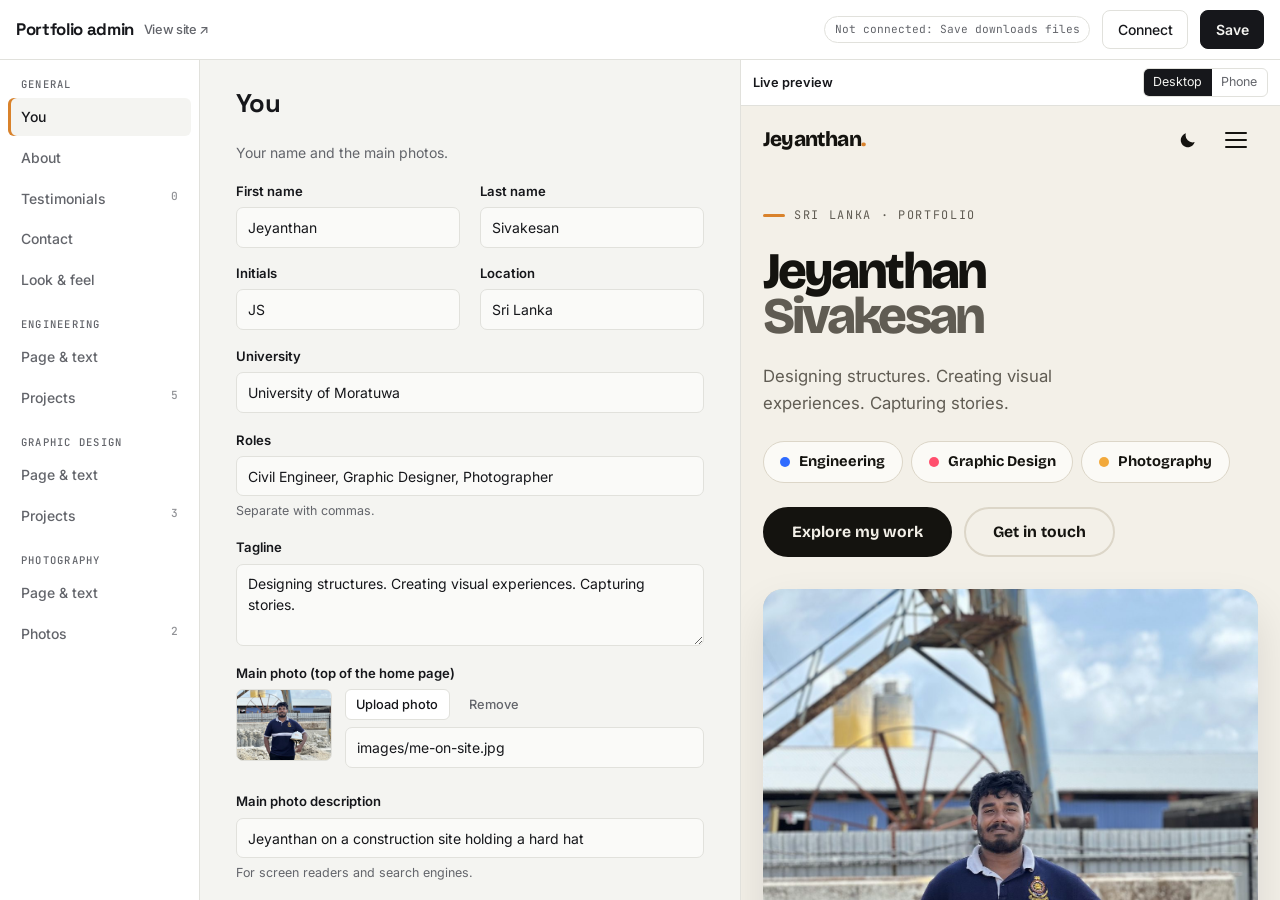
==== commit ecb9061f: "Redesign: three-section navbar (Engineering, Graphic Design, Photography)" ====
--- a/admin.html
+++ b/admin.html
@@ -57,6 +57,8 @@
 .side button:hover { color: var(--fg); background: var(--bg); }
 .side button[aria-current="true"] { color: var(--fg); background: var(--bg); box-shadow: inset 3px 0 0 var(--accent); }
 .side .count { font-family: var(--font-mono); font-size: 0.7rem; opacity: 0.7; }
+.side .grp { font: 500 0.66rem var(--font-mono); text-transform: uppercase; letter-spacing: 0.12em; color: var(--muted); padding: 1rem 0.8rem 0.3rem; }
+.side .grp:first-child { padding-top: 0.3rem; }
 .editor { overflow-y: auto; padding: 24px clamp(16px, 3vw, 36px) 80px; }
 .editor-inner { max-width: 720px; display: flex; flex-direction: column; gap: 1.2rem; }
 .editor h1 { font-family: var(--font-display); font-size: 1.6rem; letter-spacing: -0.02em; }
@@ -146,6 +148,7 @@
     .side { flex-direction: row; overflow-x: auto; border-right: 0; border-bottom: 1px solid var(--line); padding: 6px; }
     .side button { white-space: nowrap; }
     .side .count { display: none; }
+    .side .grp { display: none; }
     .side button[aria-current="true"] { box-shadow: inset 0 -2px 0 var(--accent); }
     .img-field { grid-template-columns: 1fr; }
 }
@@ -226,12 +229,16 @@
 var TA = function (key, label, extra) { return T(key, label, Object.assign({ type: 'textarea' }, extra || {})); };
 var STAT = { type: 'list', itemTitle: function (s) { return (s.number || '') + ' ' + (s.label || ''); }, newItem: function () { return { number: '', label: '' }; },
     fields: [T('number', 'Number', { placeholder: '50+' }), T('label', 'Label', { placeholder: 'Projects' })], half: true };
+var FACT = { type: 'list', itemTitle: function (s) { return (s.label || '') + (s.value ? ': ' + s.value : ''); }, newItem: function () { return { label: '', value: '' }; },
+    fields: [T('label', 'Label', { placeholder: 'Field', half: true }), T('value', 'Text', { placeholder: 'Civil Engineering', half: true })] };
+var TIMELINE = { type: 'list', itemTitle: function (e) { return e.title; }, newItem: function () { return { years: '', title: '', text: '' }; },
+    fields: [T('years', 'Years', { placeholder: '2024 – Present' }), T('title', 'Title'), TA('text', 'Description')] };
 
 function projectFields(kind) {
     var f = [
         T('title', 'Title', { required: true }),
         T('slug', 'Link name', { hint: 'Used in the project link: yoursite.com/#work-link-name. Fills in from the title.' }),
-        T('discipline', kind === 'design' ? 'Category' : 'Discipline', { half: true }),
+        T('discipline', kind === 'design' ? 'Category' : 'Discipline', { half: true, hint: 'Creates the filter buttons on the page.' }),
         T('year', 'Year', { half: true }),
         T('client', 'Client', { half: true }),
         { key: 'image', label: 'Cover image', type: 'image', hint: kind === 'design' ? 'Leave empty for a plain cover.' : 'Leave empty for a drawing-sheet cover.' },
@@ -251,58 +258,97 @@
 }
 function newProject() { return { slug: '', title: '', discipline: '', year: String(new Date().getFullYear()), client: '', image: '', summary: '', tags: [], overview: '', role: '', challenge: '', process: '', tools: [], deliverables: '', results: '', stats: [], gallery: [] }; }
 
+/* The text fields every section page has (Engineering, Graphic Design, Photography) */
+function pageFields(k) {
+    var what = k === 'photography' ? 'photos' : k === 'design' ? 'designs' : 'projects';
+    return [
+        T('navLabel', 'Name in the top menu', { half: true }),
+        { key: 'accent', label: 'Section colour', type: 'color', half: true },
+        T('heading', 'Page heading'),
+        TA('intro', 'Introduction', { rows: 3 }),
+        { key: 'focus', label: 'Topics', type: 'tags', hint: 'Shown as small pills under the introduction and on the home page card.' },
+        Object.assign({ key: 'facts', label: 'Info box (about 3 rows)' }, FACT),
+        TA('blurb', 'Short text for the home page card', { rows: 2 }),
+        { key: 'homeImage', label: 'Home page card photo', type: 'image', hint: k === 'engineering' ? 'Optional. Leave empty to show a drawing.' : 'Optional.' },
+        T('listTitle', 'Heading above the ' + what),
+        T('skillsTitle', 'Tools heading', { placeholder: 'Software & methods' }),
+        { key: 'skills', label: 'Tools', type: 'tags', hint: 'Separate with commas.' },
+        T('timelineTitle', 'Experience heading', { placeholder: 'Experience' }),
+        Object.assign({ key: 'timeline', label: 'Experience' }, TIMELINE),
+        T('ctaHeading', 'Closing banner heading'),
+        TA('ctaText', 'Closing banner text', { rows: 2 })
+    ];
+}
+
+/* id = sidebar button · path = where the data lives inside content.js · anchor = what the preview jumps to */
 var SECTIONS = [
-    { key: 'profile', label: 'You', anchor: 'home', help: 'Your name, roles and main photos.', kind: 'object', fields: [
+    { id: 'profile', group: 'General', label: 'You', anchor: 'home', kind: 'object', path: ['profile'], help: 'Your name and the main photos.', fields: [
         T('firstName', 'First name', { half: true }), T('lastName', 'Last name', { half: true }),
         T('initials', 'Initials', { half: true }), T('location', 'Location', { half: true }),
         T('university', 'University'),
         { key: 'roles', label: 'Roles', type: 'tags', hint: 'Separate with commas.' },
         TA('tagline', 'Tagline'),
-        { key: 'heroImage', label: 'Main photo (top of the page)', type: 'image' },
+        { key: 'heroImage', label: 'Main photo (top of the home page)', type: 'image' },
         T('heroImageAlt', 'Main photo description', { hint: 'For screen readers and search engines.' }),
         { key: 'portrait', label: 'About photo', type: 'image' },
         T('portraitAlt', 'About photo description'),
         T('cvUrl', 'CV link', { type: 'url', hint: 'A link to your CV PDF, e.g. files/Jeyanthan-CV.pdf or a Google Drive link. Leave empty to hide the button.' })
     ] },
-    { key: 'about', label: 'About', anchor: 'about', kind: 'object', fields: [
+    { id: 'about', group: 'General', label: 'About', anchor: 'about', kind: 'object', path: ['about'], fields: [
         T('heading', 'Heading'),
         { key: 'paragraphs', label: 'Paragraphs', type: 'strings' },
         Object.assign({ key: 'stats', label: 'Numbers' }, STAT)
     ] },
-    { key: 'services', label: 'What I do', anchor: 'services', kind: 'list', itemTitle: function (s) { return s.title; },
-        newItem: function () { return { title: '', text: '', tags: [], link: '#' }; },
-        fields: [T('title', 'Title'), TA('text', 'Description'), { key: 'tags', label: 'Tags', type: 'tags' },
-            { key: 'link', label: 'Button goes to', type: 'select', options: [['#engineering', 'Engineering section'], ['#photography', 'Photography section'], ['#design', 'Design section'], ['#contact', 'Contact section']] }] },
-    { key: 'engineering', label: 'Engineering', anchor: 'engineering', kind: 'list', help: 'Each project gets its own page when clicked.', itemTitle: function (p) { return p.title; }, itemImage: function (p) { return p.image; }, newItem: newProject, fields: projectFields('engineering') },
-    { key: 'photography', label: 'Photography', anchor: 'photography', kind: 'list', help: 'Upload a photo, give it a title, done. Photos open full screen when clicked.', itemTitle: function (p) { return p.title; }, itemImage: function (p) { return p.image; },
-        newItem: function () { return { image: '', title: '', category: '', year: String(new Date().getFullYear()), alt: '' }; },
-        fields: [{ key: 'image', label: 'Photo', type: 'image' }, T('title', 'Title'), T('category', 'Category', { half: true }), T('year', 'Year', { half: true }), T('alt', 'Description', { hint: 'What the photo shows, for screen readers.' })] },
-    { key: 'design', label: 'Graphic design', anchor: 'design', kind: 'list', itemTitle: function (p) { return p.title; }, itemImage: function (p) { return p.image; }, newItem: newProject, fields: projectFields('design') },
-    { key: 'skills', label: 'Skills', anchor: 'skills', kind: 'groups', help: 'Groups of skills. Separate skills with commas.' },
-    { key: 'experience', label: 'Experience', anchor: 'experience', kind: 'list', help: 'Put the newest first. Use the arrows to change the order.', itemTitle: function (e) { return e.title; },
-        newItem: function () { return { years: '', title: '', text: '' }; },
-        fields: [T('years', 'Years', { placeholder: '2024 – Present' }), T('title', 'Title'), TA('text', 'Description')] },
-    { key: 'testimonials', label: 'Testimonials', anchor: 'testimonials', kind: 'list', help: 'Only add real quotes from real people. The section stays hidden while this is empty.', itemTitle: function (q) { return q.author; },
+    { id: 'testimonials', group: 'General', label: 'Testimonials', anchor: 'testimonials', kind: 'list', path: ['testimonials'], help: 'Only add real quotes from real people. The section stays hidden while this is empty.', itemTitle: function (q) { return q.author; },
         newItem: function () { return { quote: '', author: '', year: '' }; },
         fields: [TA('quote', 'Quote'), T('author', 'Name and role', { half: true }), T('year', 'Year', { half: true })] },
-    { key: 'contact', label: 'Contact', anchor: 'contact', kind: 'object', help: 'Anything left empty is hidden on the site.', fields: [
+    { id: 'contact', group: 'General', label: 'Contact', anchor: 'contact', kind: 'object', path: ['contact'], help: 'Anything left empty is hidden on the site.', fields: [
         T('email', 'Email', { type: 'email', half: true }), T('phone', 'Phone', { type: 'tel', half: true }),
         T('whatsapp', 'WhatsApp number', { hint: 'With country code, e.g. 94771234567', half: true }),
         T('instagram', 'Instagram link', { type: 'url', half: true }), T('linkedin', 'LinkedIn link', { type: 'url', half: true }),
         T('behance', 'Behance link', { type: 'url', half: true }), T('github', 'GitHub link', { type: 'url', half: true }),
         T('formEndpoint', 'Form delivery link (optional)', { type: 'url', hint: 'Paste a Formspree form link to receive contact-form messages in your inbox.' })
     ] },
-    { key: 'theme', label: 'Look & feel', anchor: 'home', kind: 'object', fields: [
-        { key: 'accent', label: 'Accent colour', type: 'color', hint: 'Used for buttons, links and markers.' },
+    { id: 'theme', group: 'General', label: 'Look & feel', anchor: 'home', kind: 'object', path: ['theme'], help: 'Each of the three sections has its own colour. Change it on that section\'s "Page & text" tab.', fields: [
+        { key: 'accent', label: 'Home page colour', type: 'color', hint: 'Used for the logo dot, buttons and markers on the home page.' },
         { key: 'defaultMode', label: 'Light or dark', type: 'select', options: [['system', "Follow the visitor's device"], ['light', 'Always light'], ['dark', 'Always dark']] }
-    ] }
+    ] },
+
+    { id: 'engineering-page', group: 'Engineering', label: 'Page & text', title: 'Engineering: page & text', anchor: 'engineering', kind: 'object', path: ['engineering'], help: 'The words, colour, tools and experience on the Engineering page.', fields: pageFields('engineering') },
+    { id: 'engineering-items', group: 'Engineering', label: 'Projects', title: 'Engineering projects', anchor: 'engineering', kind: 'list', path: ['engineering', 'projects'], help: 'Each project gets its own page when clicked.', itemTitle: function (p) { return p.title; }, itemImage: function (p) { return p.image; }, newItem: newProject, fields: projectFields('engineering') },
+
+    { id: 'design-page', group: 'Graphic Design', label: 'Page & text', title: 'Graphic Design: page & text', anchor: 'design', kind: 'object', path: ['design'], help: 'The words, colour, tools and experience on the Graphic Design page.', fields: pageFields('design') },
+    { id: 'design-items', group: 'Graphic Design', label: 'Projects', title: 'Graphic design projects', anchor: 'design', kind: 'list', path: ['design', 'projects'], help: 'The first project is shown large at the top of the page.', itemTitle: function (p) { return p.title; }, itemImage: function (p) { return p.image; }, newItem: newProject, fields: projectFields('design') },
+
+    { id: 'photography-page', group: 'Photography', label: 'Page & text', title: 'Photography: page & text', anchor: 'photography', kind: 'object', path: ['photography'], help: 'The words, colour, tools and experience on the Photography page.', fields: pageFields('photography') },
+    { id: 'photography-items', group: 'Photography', label: 'Photos', title: 'Photos', anchor: 'photography', kind: 'list', path: ['photography', 'photos'], help: 'Upload a photo, give it a title, done. Photos open full screen when clicked. Photos with the same category get a filter button.', itemTitle: function (p) { return p.title; }, itemImage: function (p) { return p.image; },
+        newItem: function () { return { image: '', title: '', category: '', year: String(new Date().getFullYear()), alt: '' }; },
+        fields: [{ key: 'image', label: 'Photo', type: 'image' }, T('title', 'Title'), T('category', 'Category', { half: true }), T('year', 'Year', { half: true }), T('alt', 'Description', { hint: 'What the photo shows, for screen readers.' })] }
 ];
+
+/* Older content.js files kept the three lists at the top level. Accept them too. */
+function normalise(s) {
+    if (!s) return s;
+    ['engineering', 'design'].forEach(function (k) { if (Array.isArray(s[k])) s[k] = { projects: s[k] }; });
+    if (Array.isArray(s.photography)) s.photography = { photos: s.photography };
+    return s;
+}
+function getTarget(s, create) {
+    var o = site;
+    for (var i = 0; i < s.path.length; i++) {
+        var k = s.path[i], last = i === s.path.length - 1;
+        if (o[k] == null) { if (!create) return null; o[k] = last && s.kind === 'list' ? [] : {}; }
+        o = o[k];
+    }
+    return o;
+}
+function sectionById(id) { return SECTIONS.find(function (x) { return x.id === id; }); }
 
 /* ======================= STATE ======================= */
 var DRAFT_KEY = 'site-admin-draft', GH_KEY = 'site-admin-github';
 var clone = function (o) { return JSON.parse(JSON.stringify(o)); };
-var site = window.SITE ? clone(window.SITE) : null;
-var savedJSON = site ? JSON.stringify(site) : '';
+var site = window.SITE ? normalise(clone(window.SITE)) : null;
+var savedJSON = '';
 var newImages = {};           // "images/x.jpg" -> data URL, waiting to be saved
 var previewImages = {};       // already downloaded; kept so the preview can still show them
 var gh = null, dirHandle = null, current = 'profile';
@@ -316,7 +362,8 @@
 var slugify = function (s) { return String(s || '').toLowerCase().normalize('NFKD').replace(/[̀-ͯ]/g, '').replace(/[^a-z0-9]+/g, '-').replace(/^-+|-+$/g, '').slice(0, 60); };
 
 if (!site) { $('#loadError').hidden = false; site = {}; }
-SECTIONS.forEach(function (s) { if (site[s.key] == null) site[s.key] = s.kind === 'list' ? [] : {}; });
+SECTIONS.forEach(function (s) { getTarget(s, true); });
+savedJSON = JSON.stringify(site);
 
 /* ======================= TOAST ======================= */
 var toastTimer;
@@ -344,19 +391,21 @@
 /* ======================= SIDEBAR ======================= */
 function renderSide() {
     var side = $('#side'); side.innerHTML = '';
+    var lastGroup = null;
     SECTIONS.forEach(function (s) {
-        var b = document.createElement('button'); b.type = 'button'; b.dataset.key = s.key;
-        b.innerHTML = '<span>' + s.label + '</span><span class="count"></span>';
-        b.setAttribute('aria-current', s.key === current ? 'true' : 'false');
-        b.addEventListener('click', function () { current = s.key; renderSide(); renderEditor(); refreshPreview(true); $('#editor').scrollTop = 0; });
+        if (s.group !== lastGroup) { lastGroup = s.group; side.appendChild(el('div', { class: 'grp' }, esc(s.group))); }
+        var b = document.createElement('button'); b.type = 'button'; b.dataset.key = s.id;
+        b.innerHTML = '<span>' + esc(s.label) + '</span><span class="count"></span>';
+        b.setAttribute('aria-current', s.id === current ? 'true' : 'false');
+        b.addEventListener('click', function () { current = s.id; renderSide(); renderEditor(); refreshPreview(true); $('#editor').scrollTop = 0; });
         side.appendChild(b);
     });
     updateCounts();
 }
 function updateCounts() {
     SECTIONS.forEach(function (s) {
-        var c = document.querySelector('#side [data-key="' + s.key + '"] .count'); if (!c) return;
-        c.textContent = s.kind === 'list' ? (site[s.key] || []).length : s.kind === 'groups' ? Object.keys(site[s.key] || {}).length : '';
+        var c = document.querySelector('#side [data-key="' + s.id + '"] .count'); if (!c) return;
+        c.textContent = s.kind === 'list' ? (getTarget(s) || []).length : '';
     });
 }
 
@@ -620,57 +669,26 @@
     });
 }
 
-/* Skills: named groups of tags */
-function renderGroups(container) {
-    var obj = site.skills; container.innerHTML = '';
-    var names = Object.keys(obj);
-    names.forEach(function (name, gi) {
-        var card = el('div', { class: 'item' }); var body = el('div', { class: 'item-body' }); body.style.borderTop = '0';
-        var g = { name: name, items: obj[name] };
-        var nameId = uid(), tagId = uid();
-        var nIn = el('input', { type: 'text', id: nameId }); nIn.value = name;
-        var tIn = el('input', { type: 'text', id: tagId }); tIn.value = (obj[name] || []).join(', ');
-        function rebuild() {
-            var out = {}; Object.keys(site.skills).forEach(function (k, ki) { if (ki === gi) out[g.name || 'Untitled'] = g.items; else out[k] = site.skills[k]; });
-            site.skills = out; obj = out; names = Object.keys(out);
-        }
-        nIn.addEventListener('change', function () { g.name = nIn.value.trim() || 'Untitled'; rebuild(); changed(); renderGroups(container); });
-        tIn.addEventListener('input', function () { g.items = tIn.value.split(',').map(function (s) { return s.trim(); }).filter(Boolean); site.skills[g.name] = g.items; changed(); });
-        var del = el('button', { type: 'button', class: 'btn btn-sm btn-ghost btn-danger' }, 'Delete group');
-        del.addEventListener('click', function () {
-            if (!del.classList.contains('armed')) { del.classList.add('armed'); del.textContent = 'Click again to delete'; setTimeout(function () { del.classList.remove('armed'); del.textContent = 'Delete group'; }, 3000); return; }
-            delete site.skills[name]; changed(); renderGroups(container);
-        });
-        body.appendChild(wrapField({ label: 'Group name' }, nIn, nameId));
-        body.appendChild(wrapField({ label: 'Skills', hint: 'Separate with commas.' }, tIn, tagId));
-        del.style.alignSelf = 'start'; body.appendChild(del);
-        card.appendChild(body); container.appendChild(card);
-    });
-    var add = el('button', { type: 'button', class: 'btn btn-sm' }, '+ Add group'); add.style.alignSelf = 'start';
-    add.addEventListener('click', function () { var n = 'New group', k = 2; while (site.skills[n]) n = 'New group ' + (k++); site.skills[n] = []; changed(); renderGroups(container); });
-    container.appendChild(add);
-}
-
 /* ======================= EDITOR ======================= */
 function renderEditor() {
-    var s = SECTIONS.find(function (x) { return x.key === current; });
+    var s = sectionById(current);
     var root = $('#editorInner'); root.innerHTML = '';
-    root.appendChild(el('h1', null, esc(s.label)));
+    root.appendChild(el('h1', null, esc(s.title || s.label)));
     if (s.help) root.appendChild(el('p', { class: 'help' }, esc(s.help)));
     var box = el('div', { class: 'list' }); box.style.gap = '1.1rem'; root.appendChild(box);
-    if (s.kind === 'object') renderFields(box, site[s.key], s.fields);
-    else if (s.kind === 'list') renderList(box, site[s.key], Object.assign({ label: '' }, s), site[s.key].length === 1 ? 0 : undefined);
-    else if (s.kind === 'groups') renderGroups(box);
+    var data = getTarget(s, true);
+    if (s.kind === 'object') renderFields(box, data, s.fields);
+    else if (s.kind === 'list') renderList(box, data, Object.assign({ label: '' }, s), data.length === 1 ? 0 : undefined);
 }
 
 /* ======================= PREVIEW ======================= */
 var pv = $('#pv');
 function refreshPreview(jump) {
-    var s = SECTIONS.find(function (x) { return x.key === current; });
+    var s = sectionById(current);
     var y = 0;
     if (!jump) { try { y = pv.contentWindow.scrollY || 0; } catch (e) {} }
-    pv.onload = function () { if (y) { try { pv.contentWindow.scrollTo(0, y); } catch (e) {} } };
-    pv.src = 'index.html?preview&v=' + Date.now() + (jump || !y ? '#' + s.anchor : '');
+    pv.onload = function () { if (y) { try { pv.contentWindow.scrollTo({ top: y, left: 0, behavior: 'instant' }); } catch (e) {} } };
+    pv.src = 'index.html?preview&v=' + Date.now() + '#' + s.anchor;
 }
 document.querySelectorAll('.seg button').forEach(function (b) {
     b.addEventListener('click', function () {
@@ -723,7 +741,7 @@
 function ghLoad() {
     return ghApi('content.js').then(function (j) {
         if (!j) throw new Error('No content.js found in that repository' + (gh.folder ? ' folder' : '') + '. Upload the site files first.');
-        var remote = parseContentJs(textFromB64(j.content));
+        var remote = normalise(parseContentJs(textFromB64(j.content)));
         if (!remote) throw new Error('content.js in the repository could not be read.');
         return remote;
     });
@@ -787,11 +805,12 @@
 
 $('#saveBtn').addEventListener('click', function () {
     var btn = $('#saveBtn'); if (btn.disabled) return;
-    var missing = ['engineering', 'design'].some(function (k) { return (site[k] || []).some(function (p) { return !p.title; }); });
+    var projectLists = [(site.engineering || {}).projects || [], (site.design || {}).projects || []];
+    var missing = projectLists.some(function (l) { return l.some(function (p) { return !p.title; }); });
     if (missing) { toast('Some projects have no title. Add one before saving.', true); return; }
-    ['engineering', 'design'].forEach(function (k) {
+    projectLists.forEach(function (list) {
         var seen = {};
-        (site[k] || []).forEach(function (p) { if (!p.slug) p.slug = slugify(p.title); var s = p.slug, n = 2; while (seen[p.slug]) p.slug = s + '-' + (n++); seen[p.slug] = 1; });
+        list.forEach(function (p) { if (!p.slug) p.slug = slugify(p.title); var s = p.slug, n = 2; while (seen[p.slug]) p.slug = s + '-' + (n++); seen[p.slug] = 1; });
     });
     btn.disabled = true; var label = btn.textContent; btn.textContent = 'Saving…';
     var job = gh ? ghPublish() : dirHandle ? writeFolder() : Promise.resolve(downloadSave());
